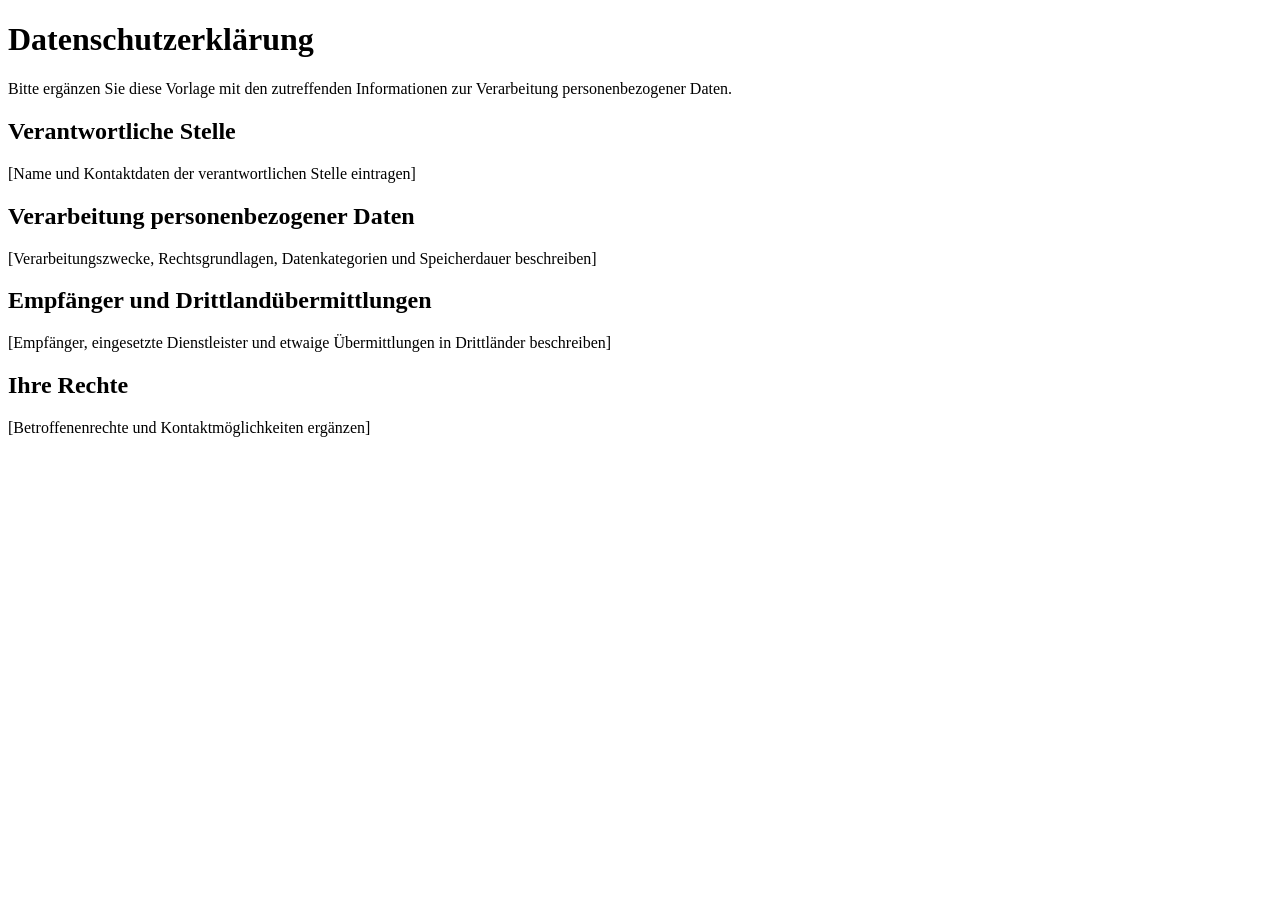
==== privacy.html @ 4184931b "Add legal pages" ====
<!doctype html>
<html lang="de">
<head>
  <meta charset="utf-8">
  <meta name="viewport" content="width=device-width, initial-scale=1">
  <title>Datenschutzerklärung</title>
</head>
<body>
  <main>
    <h1>Datenschutzerklärung</h1>
    <p>Bitte ergänzen Sie diese Vorlage mit den zutreffenden Informationen zur Verarbeitung personenbezogener Daten.</p>

    <section>
      <h2>Verantwortliche Stelle</h2>
      <p>[Name und Kontaktdaten der verantwortlichen Stelle eintragen]</p>
    </section>

    <section>
      <h2>Verarbeitung personenbezogener Daten</h2>
      <p>[Verarbeitungszwecke, Rechtsgrundlagen, Datenkategorien und Speicherdauer beschreiben]</p>
    </section>

    <section>
      <h2>Empfänger und Drittlandübermittlungen</h2>
      <p>[Empfänger, eingesetzte Dienstleister und etwaige Übermittlungen in Drittländer beschreiben]</p>
    </section>

    <section>
      <h2>Ihre Rechte</h2>
      <p>[Betroffenenrechte und Kontaktmöglichkeiten ergänzen]</p>
    </section>
  </main>
</body>
</html>
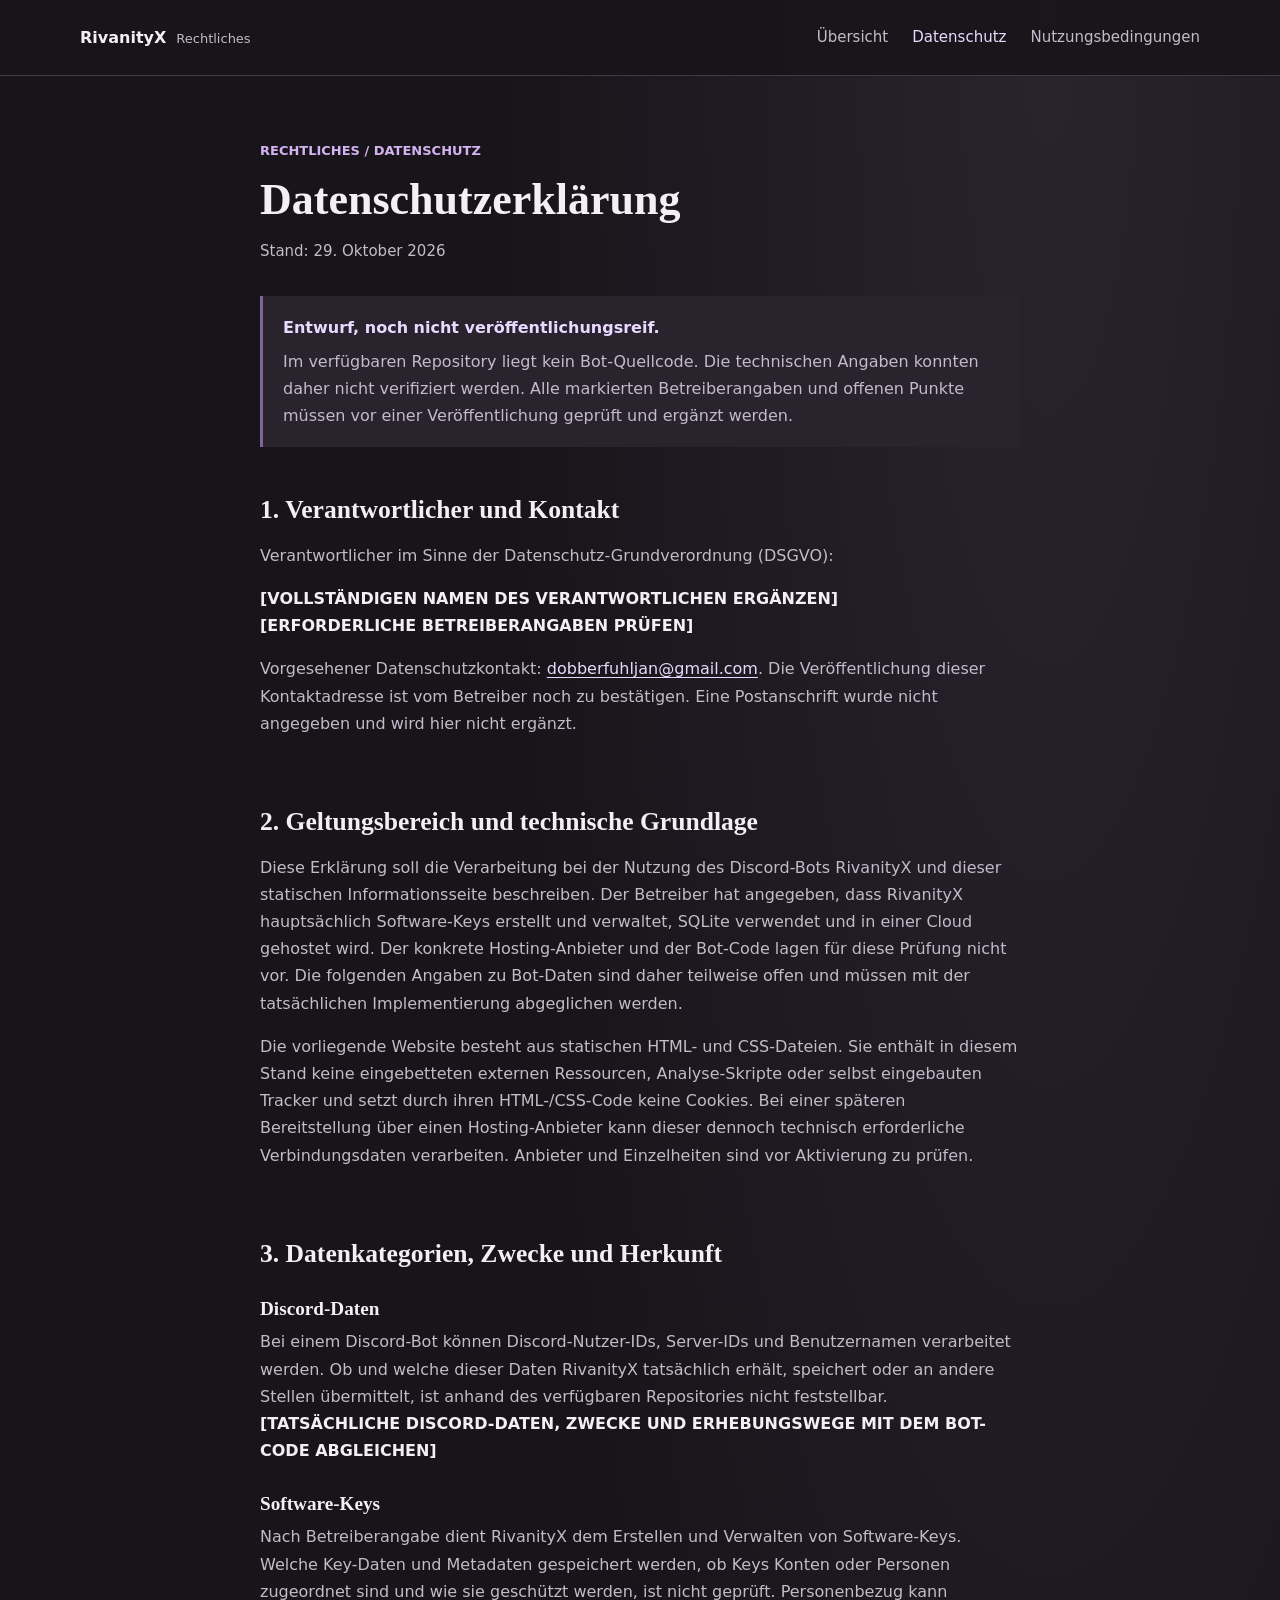
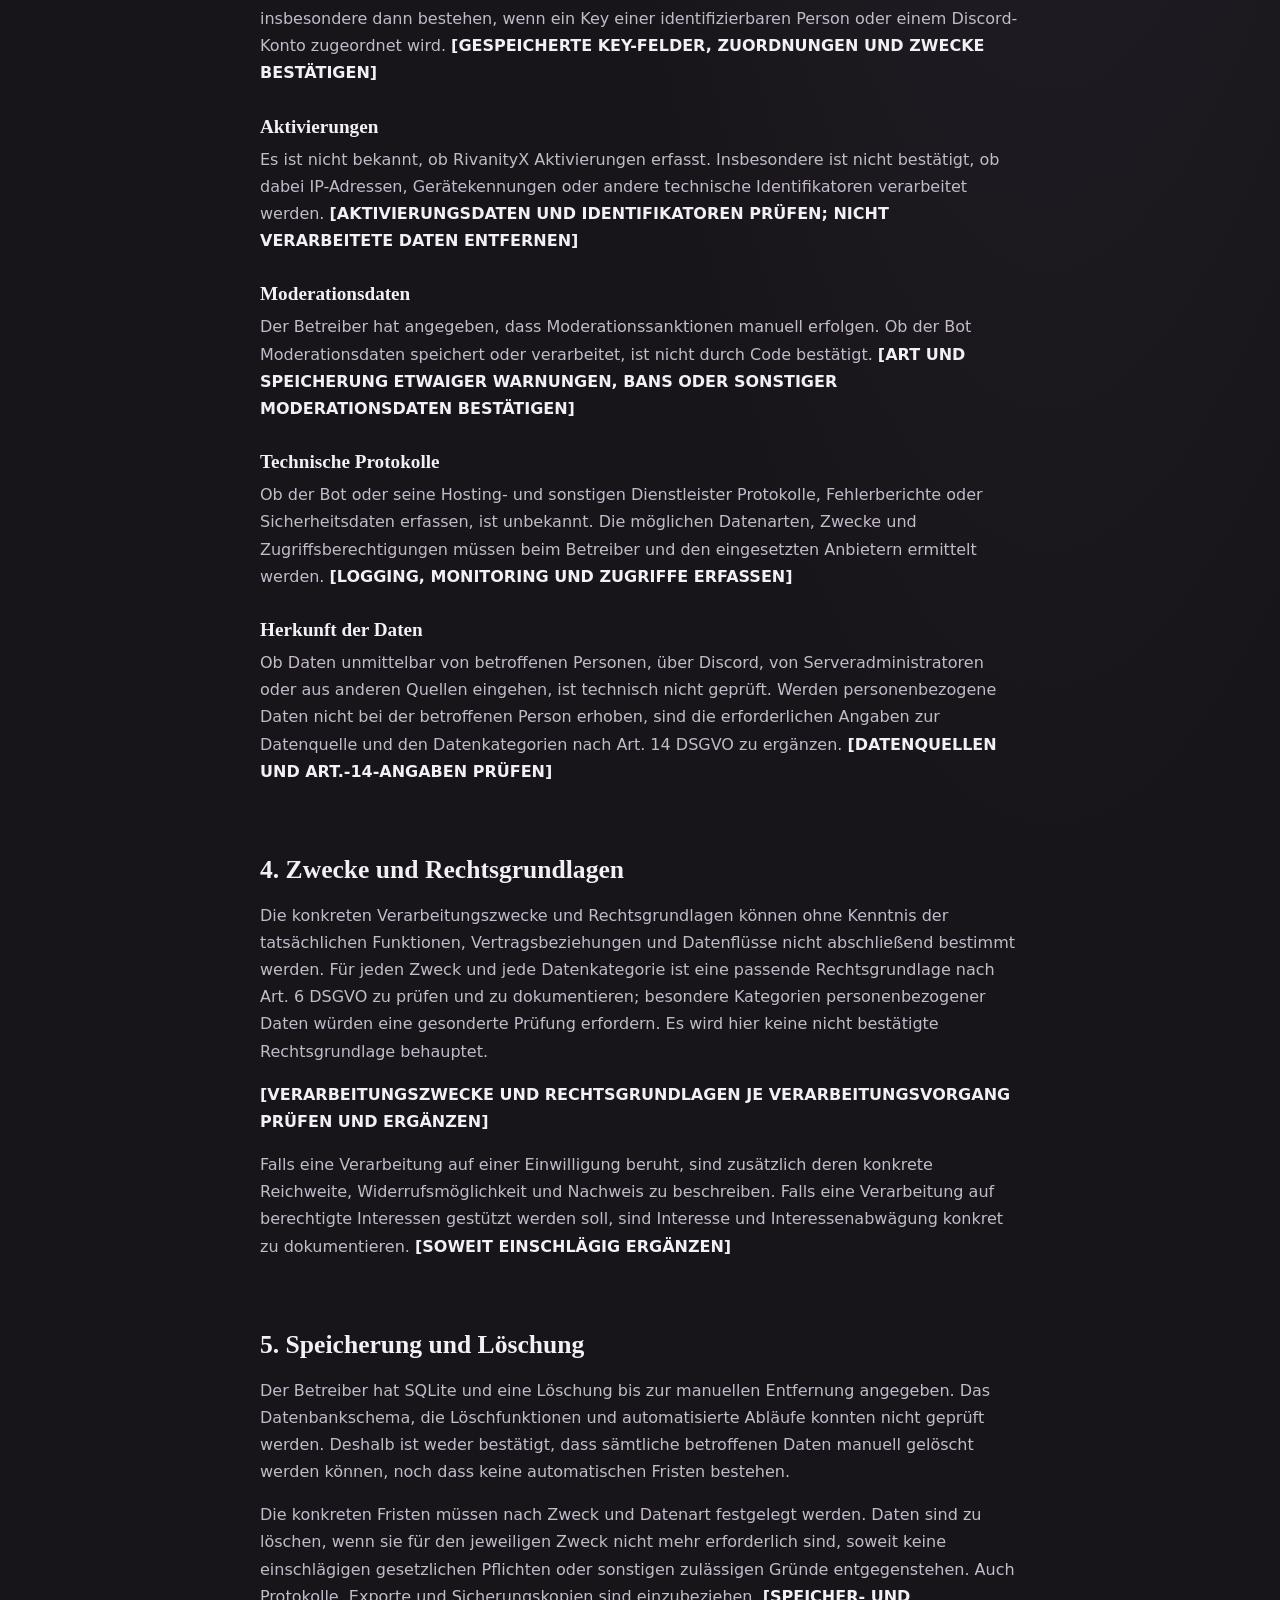
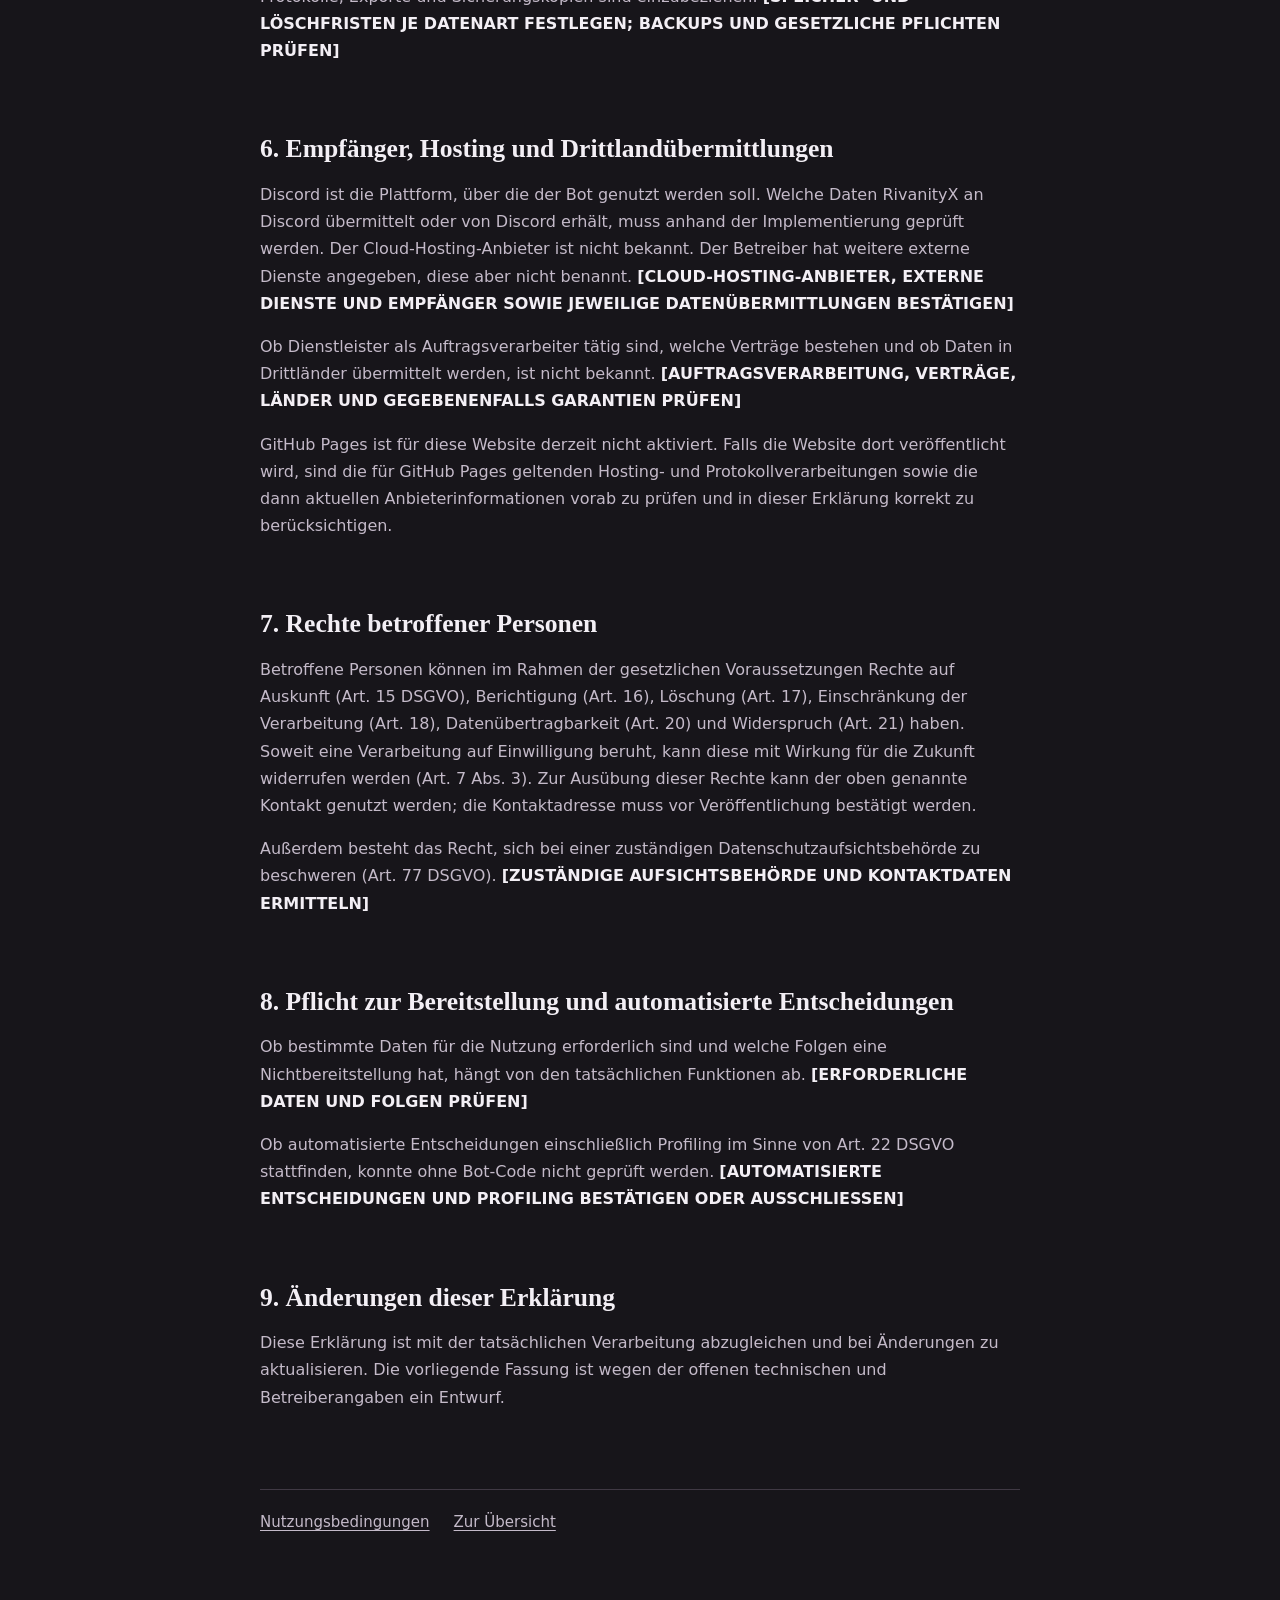
==== commit 20aa6b7a: "Publish RivanityX legal site" ====
--- a/privacy.html
+++ b/privacy.html
@@ -3,32 +3,106 @@
 <head>
   <meta charset="utf-8">
   <meta name="viewport" content="width=device-width, initial-scale=1">
-  <title>Datenschutzerklärung</title>
+  <meta name="theme-color" content="#17151a">
+  <title>Datenschutzerklärung | RivanityX</title>
+  <link rel="stylesheet" href="style.css">
 </head>
 <body>
-  <main>
+  <header class="site-header">
+    <a class="wordmark" href="index.html">RivanityX <span>Rechtliches</span></a>
+    <nav aria-label="Hauptnavigation">
+      <a href="index.html">Übersicht</a>
+      <a href="privacy.html" aria-current="page">Datenschutz</a>
+      <a href="terms.html">Nutzungsbedingungen</a>
+    </nav>
+  </header>
+
+  <main class="document">
+    <p class="eyebrow">Rechtliches / Datenschutz</p>
     <h1>Datenschutzerklärung</h1>
-    <p>Bitte ergänzen Sie diese Vorlage mit den zutreffenden Informationen zur Verarbeitung personenbezogener Daten.</p>
+    <p class="document-date">Stand: 29. Oktober 2026</p>
+
+    <aside class="draft-notice" aria-label="Wichtiger Hinweis">
+      <strong>Entwurf, noch nicht veröffentlichungsreif.</strong>
+      <p>Im verfügbaren Repository liegt kein Bot-Quellcode. Die technischen Angaben konnten daher nicht verifiziert werden. Alle markierten Betreiberangaben und offenen Punkte müssen vor einer Veröffentlichung geprüft und ergänzt werden.</p>
+    </aside>
 
     <section>
-      <h2>Verantwortliche Stelle</h2>
-      <p>[Name und Kontaktdaten der verantwortlichen Stelle eintragen]</p>
+      <h2>1. Verantwortlicher und Kontakt</h2>
+      <p>Verantwortlicher im Sinne der Datenschutz-Grundverordnung (DSGVO):</p>
+      <p><strong>[VOLLSTÄNDIGEN NAMEN DES VERANTWORTLICHEN ERGÄNZEN]</strong><br>
+        <strong>[ERFORDERLICHE BETREIBERANGABEN PRÜFEN]</strong></p>
+      <p>Vorgesehener Datenschutzkontakt: <a href="mailto:dobberfuhljan@gmail.com">dobberfuhljan@gmail.com</a>. Die Veröffentlichung dieser Kontaktadresse ist vom Betreiber noch zu bestätigen. Eine Postanschrift wurde nicht angegeben und wird hier nicht ergänzt.</p>
     </section>
 
     <section>
-      <h2>Verarbeitung personenbezogener Daten</h2>
-      <p>[Verarbeitungszwecke, Rechtsgrundlagen, Datenkategorien und Speicherdauer beschreiben]</p>
+      <h2>2. Geltungsbereich und technische Grundlage</h2>
+      <p>Diese Erklärung soll die Verarbeitung bei der Nutzung des Discord-Bots RivanityX und dieser statischen Informationsseite beschreiben. Der Betreiber hat angegeben, dass RivanityX hauptsächlich Software-Keys erstellt und verwaltet, SQLite verwendet und in einer Cloud gehostet wird. Der konkrete Hosting-Anbieter und der Bot-Code lagen für diese Prüfung nicht vor. Die folgenden Angaben zu Bot-Daten sind daher teilweise offen und müssen mit der tatsächlichen Implementierung abgeglichen werden.</p>
+      <p>Die vorliegende Website besteht aus statischen HTML- und CSS-Dateien. Sie enthält in diesem Stand keine eingebetteten externen Ressourcen, Analyse-Skripte oder selbst eingebauten Tracker und setzt durch ihren HTML-/CSS-Code keine Cookies. Bei einer späteren Bereitstellung über einen Hosting-Anbieter kann dieser dennoch technisch erforderliche Verbindungsdaten verarbeiten. Anbieter und Einzelheiten sind vor Aktivierung zu prüfen.</p>
     </section>
 
     <section>
-      <h2>Empfänger und Drittlandübermittlungen</h2>
-      <p>[Empfänger, eingesetzte Dienstleister und etwaige Übermittlungen in Drittländer beschreiben]</p>
+      <h2>3. Datenkategorien, Zwecke und Herkunft</h2>
+      <h3>Discord-Daten</h3>
+      <p>Bei einem Discord-Bot können Discord-Nutzer-IDs, Server-IDs und Benutzernamen verarbeitet werden. Ob und welche dieser Daten RivanityX tatsächlich erhält, speichert oder an andere Stellen übermittelt, ist anhand des verfügbaren Repositories nicht feststellbar. <strong>[TATSÄCHLICHE DISCORD-DATEN, ZWECKE UND ERHEBUNGSWEGE MIT DEM BOT-CODE ABGLEICHEN]</strong></p>
+
+      <h3>Software-Keys</h3>
+      <p>Nach Betreiberangabe dient RivanityX dem Erstellen und Verwalten von Software-Keys. Welche Key-Daten und Metadaten gespeichert werden, ob Keys Konten oder Personen zugeordnet sind und wie sie geschützt werden, ist nicht geprüft. Personenbezug kann insbesondere dann bestehen, wenn ein Key einer identifizierbaren Person oder einem Discord-Konto zugeordnet wird. <strong>[GESPEICHERTE KEY-FELDER, ZUORDNUNGEN UND ZWECKE BESTÄTIGEN]</strong></p>
+
+      <h3>Aktivierungen</h3>
+      <p>Es ist nicht bekannt, ob RivanityX Aktivierungen erfasst. Insbesondere ist nicht bestätigt, ob dabei IP-Adressen, Gerätekennungen oder andere technische Identifikatoren verarbeitet werden. <strong>[AKTIVIERUNGSDATEN UND IDENTIFIKATOREN PRÜFEN; NICHT VERARBEITETE DATEN ENTFERNEN]</strong></p>
+
+      <h3>Moderationsdaten</h3>
+      <p>Der Betreiber hat angegeben, dass Moderationssanktionen manuell erfolgen. Ob der Bot Moderationsdaten speichert oder verarbeitet, ist nicht durch Code bestätigt. <strong>[ART UND SPEICHERUNG ETWAIGER WARNUNGEN, BANS ODER SONSTIGER MODERATIONSDATEN BESTÄTIGEN]</strong></p>
+
+      <h3>Technische Protokolle</h3>
+      <p>Ob der Bot oder seine Hosting- und sonstigen Dienstleister Protokolle, Fehlerberichte oder Sicherheitsdaten erfassen, ist unbekannt. Die möglichen Datenarten, Zwecke und Zugriffsberechtigungen müssen beim Betreiber und den eingesetzten Anbietern ermittelt werden. <strong>[LOGGING, MONITORING UND ZUGRIFFE ERFASSEN]</strong></p>
+
+      <h3>Herkunft der Daten</h3>
+      <p>Ob Daten unmittelbar von betroffenen Personen, über Discord, von Serveradministratoren oder aus anderen Quellen eingehen, ist technisch nicht geprüft. Werden personenbezogene Daten nicht bei der betroffenen Person erhoben, sind die erforderlichen Angaben zur Datenquelle und den Datenkategorien nach Art. 14 DSGVO zu ergänzen. <strong>[DATENQUELLEN UND ART.-14-ANGABEN PRÜFEN]</strong></p>
     </section>
 
     <section>
-      <h2>Ihre Rechte</h2>
-      <p>[Betroffenenrechte und Kontaktmöglichkeiten ergänzen]</p>
+      <h2>4. Zwecke und Rechtsgrundlagen</h2>
+      <p>Die konkreten Verarbeitungszwecke und Rechtsgrundlagen können ohne Kenntnis der tatsächlichen Funktionen, Vertragsbeziehungen und Datenflüsse nicht abschließend bestimmt werden. Für jeden Zweck und jede Datenkategorie ist eine passende Rechtsgrundlage nach Art. 6 DSGVO zu prüfen und zu dokumentieren; besondere Kategorien personenbezogener Daten würden eine gesonderte Prüfung erfordern. Es wird hier keine nicht bestätigte Rechtsgrundlage behauptet.</p>
+      <p><strong>[VERARBEITUNGSZWECKE UND RECHTSGRUNDLAGEN JE VERARBEITUNGSVORGANG PRÜFEN UND ERGÄNZEN]</strong></p>
+      <p>Falls eine Verarbeitung auf einer Einwilligung beruht, sind zusätzlich deren konkrete Reichweite, Widerrufsmöglichkeit und Nachweis zu beschreiben. Falls eine Verarbeitung auf berechtigte Interessen gestützt werden soll, sind Interesse und Interessenabwägung konkret zu dokumentieren. <strong>[SOWEIT EINSCHLÄGIG ERGÄNZEN]</strong></p>
     </section>
+
+    <section>
+      <h2>5. Speicherung und Löschung</h2>
+      <p>Der Betreiber hat SQLite und eine Löschung bis zur manuellen Entfernung angegeben. Das Datenbankschema, die Löschfunktionen und automatisierte Abläufe konnten nicht geprüft werden. Deshalb ist weder bestätigt, dass sämtliche betroffenen Daten manuell gelöscht werden können, noch dass keine automatischen Fristen bestehen.</p>
+      <p>Die konkreten Fristen müssen nach Zweck und Datenart festgelegt werden. Daten sind zu löschen, wenn sie für den jeweiligen Zweck nicht mehr erforderlich sind, soweit keine einschlägigen gesetzlichen Pflichten oder sonstigen zulässigen Gründe entgegenstehen. Auch Protokolle, Exporte und Sicherungskopien sind einzubeziehen. <strong>[SPEICHER- UND LÖSCHFRISTEN JE DATENART FESTLEGEN; BACKUPS UND GESETZLICHE PFLICHTEN PRÜFEN]</strong></p>
+    </section>
+
+    <section>
+      <h2>6. Empfänger, Hosting und Drittlandübermittlungen</h2>
+      <p>Discord ist die Plattform, über die der Bot genutzt werden soll. Welche Daten RivanityX an Discord übermittelt oder von Discord erhält, muss anhand der Implementierung geprüft werden. Der Cloud-Hosting-Anbieter ist nicht bekannt. Der Betreiber hat weitere externe Dienste angegeben, diese aber nicht benannt. <strong>[CLOUD-HOSTING-ANBIETER, EXTERNE DIENSTE UND EMPFÄNGER SOWIE JEWEILIGE DATENÜBERMITTLUNGEN BESTÄTIGEN]</strong></p>
+      <p>Ob Dienstleister als Auftragsverarbeiter tätig sind, welche Verträge bestehen und ob Daten in Drittländer übermittelt werden, ist nicht bekannt. <strong>[AUFTRAGSVERARBEITUNG, VERTRÄGE, LÄNDER UND GEGEBENENFALLS GARANTIEN PRÜFEN]</strong></p>
+      <p>GitHub Pages ist für diese Website derzeit nicht aktiviert. Falls die Website dort veröffentlicht wird, sind die für GitHub Pages geltenden Hosting- und Protokollverarbeitungen sowie die dann aktuellen Anbieterinformationen vorab zu prüfen und in dieser Erklärung korrekt zu berücksichtigen.</p>
+    </section>
+
+    <section>
+      <h2>7. Rechte betroffener Personen</h2>
+      <p>Betroffene Personen können im Rahmen der gesetzlichen Voraussetzungen Rechte auf Auskunft (Art. 15 DSGVO), Berichtigung (Art. 16), Löschung (Art. 17), Einschränkung der Verarbeitung (Art. 18), Datenübertragbarkeit (Art. 20) und Widerspruch (Art. 21) haben. Soweit eine Verarbeitung auf Einwilligung beruht, kann diese mit Wirkung für die Zukunft widerrufen werden (Art. 7 Abs. 3). Zur Ausübung dieser Rechte kann der oben genannte Kontakt genutzt werden; die Kontaktadresse muss vor Veröffentlichung bestätigt werden.</p>
+      <p>Außerdem besteht das Recht, sich bei einer zuständigen Datenschutzaufsichtsbehörde zu beschweren (Art. 77 DSGVO). <strong>[ZUSTÄNDIGE AUFSICHTSBEHÖRDE UND KONTAKTDATEN ERMITTELN]</strong></p>
+    </section>
+
+    <section>
+      <h2>8. Pflicht zur Bereitstellung und automatisierte Entscheidungen</h2>
+      <p>Ob bestimmte Daten für die Nutzung erforderlich sind und welche Folgen eine Nichtbereitstellung hat, hängt von den tatsächlichen Funktionen ab. <strong>[ERFORDERLICHE DATEN UND FOLGEN PRÜFEN]</strong></p>
+      <p>Ob automatisierte Entscheidungen einschließlich Profiling im Sinne von Art. 22 DSGVO stattfinden, konnte ohne Bot-Code nicht geprüft werden. <strong>[AUTOMATISIERTE ENTSCHEIDUNGEN UND PROFILING BESTÄTIGEN ODER AUSSCHLIESSEN]</strong></p>
+    </section>
+
+    <section>
+      <h2>9. Änderungen dieser Erklärung</h2>
+      <p>Diese Erklärung ist mit der tatsächlichen Verarbeitung abzugleichen und bei Änderungen zu aktualisieren. Die vorliegende Fassung ist wegen der offenen technischen und Betreiberangaben ein Entwurf.</p>
+    </section>
+
+    <footer class="document-footer">
+      <a href="terms.html">Nutzungsbedingungen</a>
+      <a href="index.html">Zur Übersicht</a>
+    </footer>
   </main>
 </body>
 </html>
--- a/style.css
+++ b/style.css
@@ -0,0 +1,299 @@
+:root {
+  color-scheme: dark;
+  --page: #17151a;
+  --surface: #211e24;
+  --text: #f3eff5;
+  --muted: #c4bac9;
+  --accent: #d3b3f2;
+  --accent-strong: #ead9ff;
+  --line: #403944;
+  --notice: #29232e;
+  --notice-line: #80649a;
+  font-family: system-ui, -apple-system, "Segoe UI", sans-serif;
+  font-synthesis: none;
+  text-rendering: optimizeLegibility;
+}
+
+* {
+  box-sizing: border-box;
+}
+
+html {
+  min-width: 320px;
+  background: var(--page);
+  scroll-behavior: smooth;
+}
+
+body {
+  min-height: 100vh;
+  margin: 0;
+  color: var(--text);
+  background: radial-gradient(ellipse at 82% 0%, #29232e 0, var(--page) 34rem);
+  font-size: 1rem;
+  line-height: 1.7;
+}
+
+a {
+  color: var(--accent-strong);
+  text-decoration-thickness: 1px;
+  text-underline-offset: 0.2em;
+}
+
+a:hover {
+  color: #ffffff;
+}
+
+a:focus-visible {
+  outline: 2px solid var(--accent-strong);
+  outline-offset: 4px;
+  border-radius: 2px;
+}
+
+.site-header {
+  display: flex;
+  align-items: center;
+  justify-content: space-between;
+  gap: 24px;
+  min-height: 76px;
+  padding: 16px max(24px, calc((100vw - 1120px) / 2));
+  border-bottom: 1px solid var(--line);
+  background: rgb(23 21 26 / 88%);
+}
+
+.wordmark {
+  display: inline-flex;
+  align-items: baseline;
+  gap: 10px;
+  color: var(--text);
+  font-weight: 700;
+  text-decoration: none;
+}
+
+.wordmark span {
+  color: var(--muted);
+  font-size: 0.8125rem;
+  font-weight: 500;
+}
+
+.site-header nav {
+  display: flex;
+  flex-wrap: wrap;
+  gap: 8px 24px;
+}
+
+.site-header nav a {
+  color: var(--muted);
+  font-size: 0.9375rem;
+  text-decoration: none;
+}
+
+.site-header nav a[aria-current="page"],
+.site-header nav a:hover {
+  color: var(--accent-strong);
+}
+
+.document,
+.landing {
+  width: min(100% - 48px, 760px);
+  margin: 0 auto;
+  padding: 64px 0 80px;
+}
+
+.landing {
+  width: min(100% - 48px, 860px);
+  padding-top: 88px;
+}
+
+.eyebrow {
+  margin: 0 0 12px;
+  color: var(--accent);
+  font-size: 0.8125rem;
+  font-weight: 700;
+  text-transform: uppercase;
+}
+
+h1,
+h2,
+h3 {
+  color: var(--text);
+  font-family: "Iowan Old Style", "Palatino Linotype", "Book Antiqua", Georgia, serif;
+  font-weight: 600;
+  line-height: 1.2;
+}
+
+h1 {
+  max-width: 18ch;
+  margin: 0;
+  font-size: 2.75rem;
+}
+
+h2 {
+  margin: 48px 0 16px;
+  font-size: 1.6rem;
+}
+
+h3 {
+  margin: 28px 0 8px;
+  font-size: 1.2rem;
+}
+
+p,
+ul {
+  margin-top: 0;
+}
+
+.document-date {
+  margin: 12px 0 32px;
+  color: var(--muted);
+  font-size: 0.9375rem;
+}
+
+.document section {
+  padding-bottom: 6px;
+}
+
+.document section p,
+.document section li {
+  color: var(--muted);
+}
+
+.document section strong {
+  color: var(--text);
+  overflow-wrap: anywhere;
+}
+
+.document ul {
+  padding-left: 1.4rem;
+}
+
+.document li + li {
+  margin-top: 8px;
+}
+
+.draft-notice {
+  margin: 28px 0 40px;
+  padding: 18px 20px;
+  border-left: 3px solid var(--notice-line);
+  background: var(--notice);
+}
+
+.draft-notice strong {
+  color: var(--accent-strong);
+}
+
+.draft-notice p {
+  margin: 6px 0 0;
+  color: var(--muted);
+}
+
+.intro {
+  max-width: 56ch;
+  margin: 20px 0 0;
+  color: var(--muted);
+  font-size: 1.125rem;
+}
+
+.document-list {
+  margin-top: 56px;
+}
+
+.document-list h2 {
+  margin-top: 0;
+}
+
+.legal-links {
+  margin: 0;
+  padding: 0;
+  border-top: 1px solid var(--line);
+  list-style: none;
+}
+
+.legal-links li {
+  border-bottom: 1px solid var(--line);
+}
+
+.legal-links a {
+  display: grid;
+  gap: 3px;
+  padding: 18px 4px;
+  text-decoration: none;
+}
+
+.link-title {
+  color: var(--text);
+  font-size: 1.0625rem;
+  font-weight: 650;
+}
+
+.link-description {
+  color: var(--muted);
+  font-size: 0.9375rem;
+}
+
+.document-footer,
+.site-footer {
+  display: flex;
+  flex-wrap: wrap;
+  gap: 12px 24px;
+  margin-top: 56px;
+  padding-top: 20px;
+  border-top: 1px solid var(--line);
+  font-size: 0.9375rem;
+}
+
+.document-footer a,
+.site-footer a {
+  color: var(--muted);
+}
+
+.site-footer {
+  justify-content: space-between;
+  color: var(--muted);
+}
+
+.site-footer p {
+  margin: 0;
+}
+
+@media (max-width: 640px) {
+  .site-header {
+    align-items: flex-start;
+    flex-direction: column;
+    gap: 12px;
+    padding: 16px 20px;
+  }
+
+  .site-header nav {
+    gap: 8px 18px;
+  }
+
+  .document,
+  .landing {
+    width: min(100% - 40px, 760px);
+    padding-top: 44px;
+    padding-bottom: 56px;
+  }
+
+  .landing {
+    width: min(100% - 40px, 860px);
+  }
+
+  h1 {
+    font-size: 2.125rem;
+  }
+
+  h2 {
+    margin-top: 38px;
+    font-size: 1.4rem;
+  }
+
+  .draft-notice {
+    padding: 16px;
+  }
+}
+
+@media (prefers-reduced-motion: reduce) {
+  html {
+    scroll-behavior: auto;
+  }
+}
